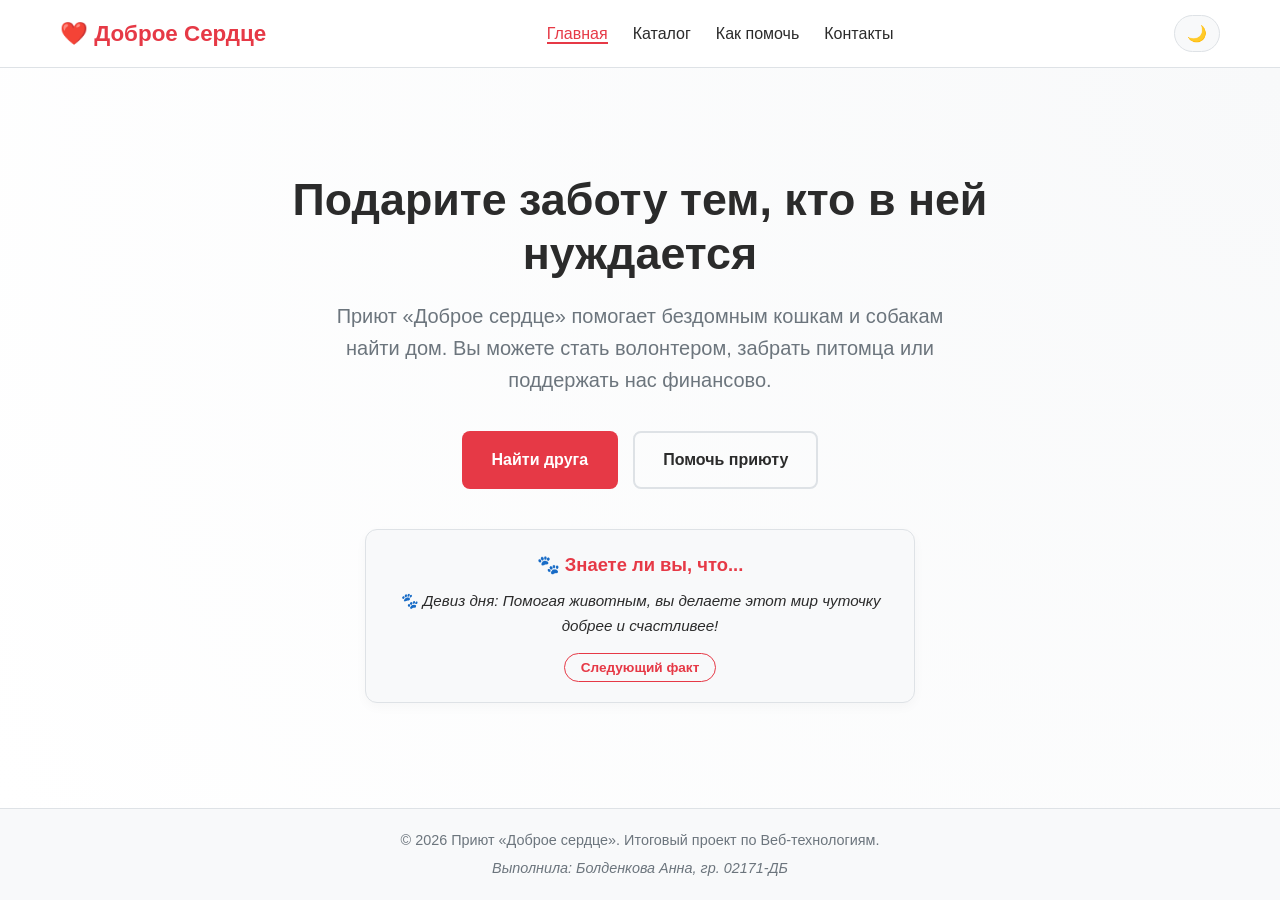
==== index.html @ 14a441f0 "Реализовала асинхронное JS-приложение на базе быстрого API FishText с обработкой живых сетевых данны" ====
<!DOCTYPE html>
<html lang="ru" data-theme="light">
<head>
    <meta charset="UTF-8">
    <meta name="viewport" content="width=device-width, initial-scale=1.0">
    <title>Приют для животных «Доброе сердце»</title>
    <link rel="stylesheet" href="css/style.css">
</head>
<body>

    <!-- Шапка сайта -->
    <header class="header">
        <div class="header__container">
            <div class="header__logo">
                <a href="index.html" class="header__logo-link">❤️ Доброе Сердце</a>
            </div>
            <nav class="header__nav">
                <ul class="header__menu">
                    <li class="header__menu-item">
                        <a href="index.html" class="header__menu-link header__menu-link--active">Главная</a>
                    </li>
                    <li class="header__menu-item">
                        <a href="catalog.html" class="header__menu-link">Каталог</a>
                    </li>
                    <li class="header__menu-item">
                        <a href="help.html" class="header__menu-link">Как помочь</a>
                    </li>
                    <li class="header__menu-item">
                        <a href="contacts.html" class="header__menu-link">Контакты</a>
                    </li>
                </ul>
            </nav>
            <div class="header__actions">
                <button class="header__theme-toggle" id="theme-btn" aria-label="Переключить тему">🌙</button>
            </div>
        </div>
    </header>

    <!-- Главный баннер с призывом к действию -->
    <main class="hero">
        <div class="hero__container">
            <div class="hero__content">
                <h1 class="hero__title">Подарите заботу тем, кто в ней нуждается</h1>
                <p class="hero__subtitle">Приют «Доброе сердце» помогает бездомным кошкам и собакам найти дом. Вы можете стать волонтером, забрать питомца или поддержать нас финансово.</p>
                
                <div class="hero__actions">
                    <a href="catalog.html" class="hero__btn hero__btn--primary">Найти друга</a>
                    <a href="help.html" class="hero__btn hero__btn--secondary">Помочь приюту</a>
                </div>

                <!-- Блок JS-Приложения №3: Асинхронные запросы -->
                <div class="hero__fact-box pet-fact">
                    <h3 class="pet-fact__title">🐾 Знаете ли вы, что...</h3>
                    <p class="pet-fact__text" id="fact-placeholder">Загрузка интересного факта...</p>
                    <button class="pet-fact__btn" id="next-fact-btn">Следующий факт</button>
                </div>

            </div>
        </div>
    </main>


    <!-- Подвал сайта -->
    <footer class="footer">
        <div class="footer__container">
            <p class="footer__copy">© 2026 Приют «Доброе сердце». Итоговый проект по Веб-технологиям.</p>
            <p class="footer__student">Выполнила: Болденкова Анна, гр. 02171-ДБ</p>
        </div>
    </footer>

    <script src="js/main.js"></script>
</body>
</html>
---- css/style.css ----
/* Настройки цветовых схем */
[data-theme="light"] {
    --bg-primary: #ffffff;
    --bg-secondary: #f8f9fa;
    --text-main: #2b2b2b;
    --text-muted: #6c757d;
    --accent-color: #e63946;
    --header-bg: #ffffff;
    --border-color: #dee2e6;
}

[data-theme="dark"] {
    --bg-primary: #121212;
    --bg-secondary: #1e1e1e;
    --text-main: #f5f5f5;
    --text-muted: #a0a0a0;
    --accent-color: #ff4d5a;
    --header-bg: #1e1e1e;
    --border-color: #333333;
}

/* Сброс базовых стилей */
* {
    box-sizing: border-box;
    margin: 0;
    padding: 0;
}

body {
    font-family: 'Segoe UI', Tahoma, Geneva, Verdana, sans-serif;
    background-color: var(--bg-primary);
    color: var(--text-main);
    line-height: 1.6;
    transition: background-color 0.3s ease, color 0.3s ease;
    display: flex;
    flex-direction: column;
    min-height: 100vh;
    overflow-x: hidden;
}

/* Стили шапки сайта */
.header {
    background-color: var(--header-bg);
    border-bottom: 1px solid var(--border-color);
    position: sticky;
    top: 0;
    z-index: 100;
}

.header__container {
    max-width: 1200px;
    margin: 0 auto;
    padding: 15px 20px;
    display: flex;
    justify-content: space-between;
    align-items: center;
}

.header__logo-link {
    font-size: 1.4rem;
    font-weight: bold;
    color: var(--accent-color);
    text-decoration: none;
}

.header__menu {
    display: flex;
    list-style: none;
    gap: 25px;
}

.header__menu-link {
    color: var(--text-main);
    text-decoration: none;
    font-weight: 500;
    transition: color 0.2s ease;
}

.header__menu-link:hover {
    color: var(--accent-color);
}

.header__menu-link--active {
    color: var(--accent-color);
    border-bottom: 2px solid var(--accent-color);
}

.header__theme-toggle {
    background: none;
    border: 1px solid var(--border-color);
    padding: 8px 12px;
    cursor: pointer;
    border-radius: 20px;
    font-size: 1rem;
    background-color: var(--bg-secondary);
    transition: transform 0.2s ease;
}

.header__theme-toggle:hover {
    transform: scale(1.05);
}

/* Секция главного баннера */
.hero {
    flex: 1;
    display: flex;
    align-items: center;
    justify-content: center;
    text-align: center;
    padding: 60px 20px;
    background: radial-gradient(circle at top right, var(--bg-secondary) 0%, var(--bg-primary) 100%);
}

.hero__container {
    max-width: 800px;
    margin: 0 auto;
}

.hero__title {
    font-size: 2.8rem;
    line-height: 1.2;
    margin-bottom: 20px;
    font-weight: 800;
}

.hero__subtitle {
    color: var(--text-muted);
    font-size: 1.25rem;
    margin-bottom: 35px;
    max-width: 650px;
    margin-left: auto;
    margin-right: auto;
}

.hero__actions {
    display: flex;
    gap: 15px;
    justify-content: center;
    flex-wrap: wrap;
}

/* Кнопки призыва к действию */
.hero__btn {
    display: inline-block;
    padding: 14px 28px;
    font-weight: 600;
    text-decoration: none;
    border-radius: 8px;
    font-size: 1rem;
    transition: background-color 0.2s ease, color 0.2s ease, border-color 0.2s ease;
    border: 2px solid transparent;
}

.hero__btn--primary {
    background-color: var(--accent-color);
    color: #ffffff;
}

.hero__btn--primary:hover {
    background-color: var(--text-main);
    color: var(--bg-primary);
}

.hero__btn--secondary {
    background-color: transparent;
    border-color: var(--border-color);
    color: var(--text-main);
}

.hero__btn--secondary:hover {
    border-color: var(--accent-color);
    color: var(--accent-color);
}

/* Стили подвала сайта */
.footer {
    background-color: var(--bg-secondary);
    border-top: 1px solid var(--border-color);
    padding: 20px;
    text-align: center;
    font-size: 0.9rem;
    color: var(--text-muted);
    width: 100%;
}

.footer__student {
    margin-top: 5px;
    font-style: italic;
}

/* Адаптивные стили для мобильных экранов */
@media (max-width: 576px) {
    .header__container {
        padding: 10px 15px;
    }

    .header__menu {
        gap: 15px;
    }

    .header__logo-link {
        font-size: 1.1rem;
    }

    .hero__title {
        font-size: 2rem;
    }

    .hero__subtitle {
        font-size: 1.05rem;
    }

    .hero__actions {
        flex-direction: column;
        width: 100%;
    }

    .hero__btn {
        width: 100%;
    }
}
/* Стили для страницы каталога */
.catalog-section {
    flex: 1;
    padding: 50px 20px;
    background-color: var(--bg-primary);
}

.catalog-section__container {
    max-width: 1200px;
    margin: 0 auto;
    text-align: center;
}

.catalog-section__title {
    font-size: 2.5rem;
    margin-bottom: 10px;
}

.catalog-section__subtitle {
    color: var(--text-muted);
    margin-bottom: 40px;
}

/* Кнопки управления фильтрами */
.filter-controls {
    display: flex;
    justify-content: center;
    gap: 15px;
    margin-bottom: 40px;
}

.filter-controls__btn {
    background-color: var(--bg-secondary);
    border: 1px solid var(--border-color);
    color: var(--text-main);
    padding: 10px 25px;
    font-size: 1rem;
    font-weight: 600;
    cursor: pointer;
    border-radius: 30px;
    transition: all 0.2s ease;
}

.filter-controls__btn:hover {
    border-color: var(--accent-color);
    color: var(--accent-color);
}

.filter-controls__btn--active {
    background-color: var(--accent-color);
    border-color: var(--accent-color);
    color: #ffffff;
}

.filter-controls__btn--active:hover {
    color: #ffffff;
}

/* Сетка карточек на CSS Grid (по ТЗ) */
.catalog-grid {
    display: grid;
    grid-template-columns: repeat(auto-fill, minmax(280px, 1fr));
    gap: 30px;
    padding: 10px 0;
}

/* Стили карточки питомца */
.pet-card__image {
    width: 100%;
    height: 100%;
    object-fit: cover;
    object-position: center 30%;
    transition: transform 0.3s ease;
}

.pet-card:hover {
    transform: translateY(-5px); /* Плавный подъем карточки при наведении */
    box-shadow: 0 10px 20px rgba(0, 0, 0, 0.08);
}

.pet-card__photo-box {
    width: 100%;
    height: 220px;
    overflow: hidden;
}

.pet-card__image {
    width: 100%;
    height: 100%;
    object-fit: cover; /* Картинка заполняет блок без искажений */
    transition: transform 0.3s ease;
}

.pet-card:hover .pet-card__image {
    transform: scale(1.03);
}

.pet-card__details {
    padding: 20px;
}

.pet-card__title {
    font-size: 1.3rem;
    margin-bottom: 5px;
}

.pet-card__type-tag {
    display: inline-block;
    font-size: 0.85rem;
    color: var(--accent-color);
    font-weight: 600;
    margin-bottom: 12px;
    background-color: rgba(230, 57, 70, 0.1);
    padding: 2px 10px;
    border-radius: 4px;
}

/* Переключаем цвет тега для темной темы */
[data-theme="dark"] .pet-card__type-tag {
    background-color: rgba(255, 77, 90, 0.15);
}

.pet-card__text {
    font-size: 0.95rem;
    color: var(--text-muted);
}

/* Адаптивные правки для мобильных кнопок */
@media (max-width: 480px) {
    .filter-controls {
        flex-direction: column;
        gap: 10px;
    }
    .filter-controls__btn {
        width: 100%;
    }
}

/* Раздел «Как помочь» */
.help-section {
    flex: 1;
    padding: 50px 20px;
    background-color: var(--bg-primary);
}

.help-section__container {
    max-width: 1200px;
    margin: 0 auto;
    text-align: center;
}

.help-section__title {
    font-size: 2.5rem;
    margin-bottom: 10px;
}

.help-section__subtitle {
    color: var(--text-muted);
    margin-bottom: 40px;
}

.help-grid {
    display: grid;
    grid-template-columns: repeat(auto-fit, minmax(320px, 1fr));
    gap: 30px;
    text-align: left;
}

.help-card {
    background-color: var(--bg-secondary);
    border: 1px solid var(--border-color);
    border-radius: 12px;
    padding: 30px;
    transition: box-shadow 0.3s ease;
}

.help-card:hover {
    box-shadow: 0 8px 16px rgba(0, 0, 0, 0.05);
}

.help-card__title {
    font-size: 1.5rem;
    color: var(--accent-color);
    margin-bottom: 15px;
}

.help-card__text {
    color: var(--text-main);
    margin-bottom: 20px;
    font-size: 1rem;
}

.help-card__details {
    background-color: var(--bg-primary);
    border: 1px solid var(--border-color);
    border-radius: 8px;
    padding: 15px;
}

.help-card__item {
    font-size: 0.95rem;
    margin-bottom: 8px;
    color: var(--text-main);
}

.help-card__item:last-child {
    margin-bottom: 0;
}

.help-card__list {
    list-style-position: inside;
    color: var(--text-main);
}

.help-card__list-item {
    margin-bottom: 10px;
    font-size: 0.95rem;
}

.help-card__list-item::marker {
    color: var(--accent-color);
}

/* Раздел «Контакты» */
.contacts-section {
    flex: 1;
    padding: 50px 20px;
    background-color: var(--bg-primary);
}

.contacts-section__container {
    max-width: 1200px;
    margin: 0 auto;
    text-align: center;
}

.contacts-section__title {
    font-size: 2.5rem;
    margin-bottom: 10px;
}

.contacts-section__subtitle {
    color: var(--text-muted);
    margin-bottom: 40px;
}

.contacts-grid {
    display: grid;
    grid-template-columns: repeat(auto-fit, minmax(320px, 1fr));
    gap: 40px;
    text-align: left;
}

.contacts-info {
    background-color: var(--bg-secondary);
    border: 1px solid var(--border-color);
    border-radius: 12px;
    padding: 30px;
    display: flex;
    flex-direction: column;
    gap: 15px;
}

.contacts-info__title {
    font-size: 1.5rem;
    color: var(--text-main);
    margin-bottom: 10px;
}

.contacts-info__text {
    font-size: 1.05rem;
    color: var(--text-main);
}

.applications-panel {
    margin-top: 20px;
    border-top: 1px dashed var(--border-color);
    padding-top: 20px;
}

.applications-panel__title {
    font-size: 1.2rem;
    margin-bottom: 15px;
    color: var(--accent-color);
}

.booking-form {
    background-color: var(--bg-secondary);
    border: 1px solid var(--border-color);
    border-radius: 12px;
    padding: 30px;
    display: flex;
    flex-direction: column;
    gap: 20px;
}

.booking-form__title {
    font-size: 1.5rem;
    color: var(--text-main);
}

.booking-form__subtitle {
    font-size: 0.95rem;
    color: var(--text-muted);
    margin-top: -15px;
}

.booking-form__field {
    display: flex;
    flex-direction: column;
    gap: 8px;
}

.booking-form__label {
    font-size: 0.9rem;
    font-weight: 600;
    color: var(--text-main);
}

.booking-form__input {
    padding: 12px;
    border: 1px solid var(--border-color);
    background-color: var(--bg-primary);
    color: var(--text-main);
    border-radius: 6px;
    font-size: 1rem;
    font-family: inherit;
    transition: border-color 0.2s ease;
}

.booking-form__input:focus {
    outline: none;
    border-color: var(--accent-color);
}

.booking-form__btn {
    background-color: var(--accent-color);
    color: #ffffff;
    border: none;
    padding: 14px;
    font-size: 1rem;
    font-weight: 600;
    border-radius: 6px;
    cursor: pointer;
    transition: background-color 0.2s ease;
    margin-top: 10px;
}

.booking-form__btn:hover {
    background-color: var(--text-main);
}

/* Блок асинхронного JS-приложения (Интересные факты) */
.pet-fact {
    margin-top: 40px;
    background-color: var(--bg-secondary);
    border: 1px solid var(--border-color);
    padding: 20px;
    border-radius: 12px;
    text-align: center;
    max-width: 550px;
    margin-left: auto;
    margin-right: auto;
    box-shadow: 0 4px 12px rgba(0, 0, 0, 0.03);
}

.pet-fact__title {
    font-size: 1.15rem;
    color: var(--accent-color);
    margin-bottom: 10px;
    font-weight: 700;
}

.pet-fact__text {
    font-size: 0.95rem;
    color: var(--text-main);
    margin-bottom: 15px;
    font-style: italic;
    min-height: 45px;
}

.pet-fact__btn {
    background-color: transparent;
    border: 1px solid var(--accent-color);
    color: var(--accent-color);
    padding: 6px 16px;
    font-size: 0.85rem;
    font-weight: 600;
    border-radius: 20px;
    cursor: pointer;
    transition: all 0.2s ease;
}

.pet-fact__btn:hover {
    background-color: var(--accent-color);
    color: #ffffff;
}
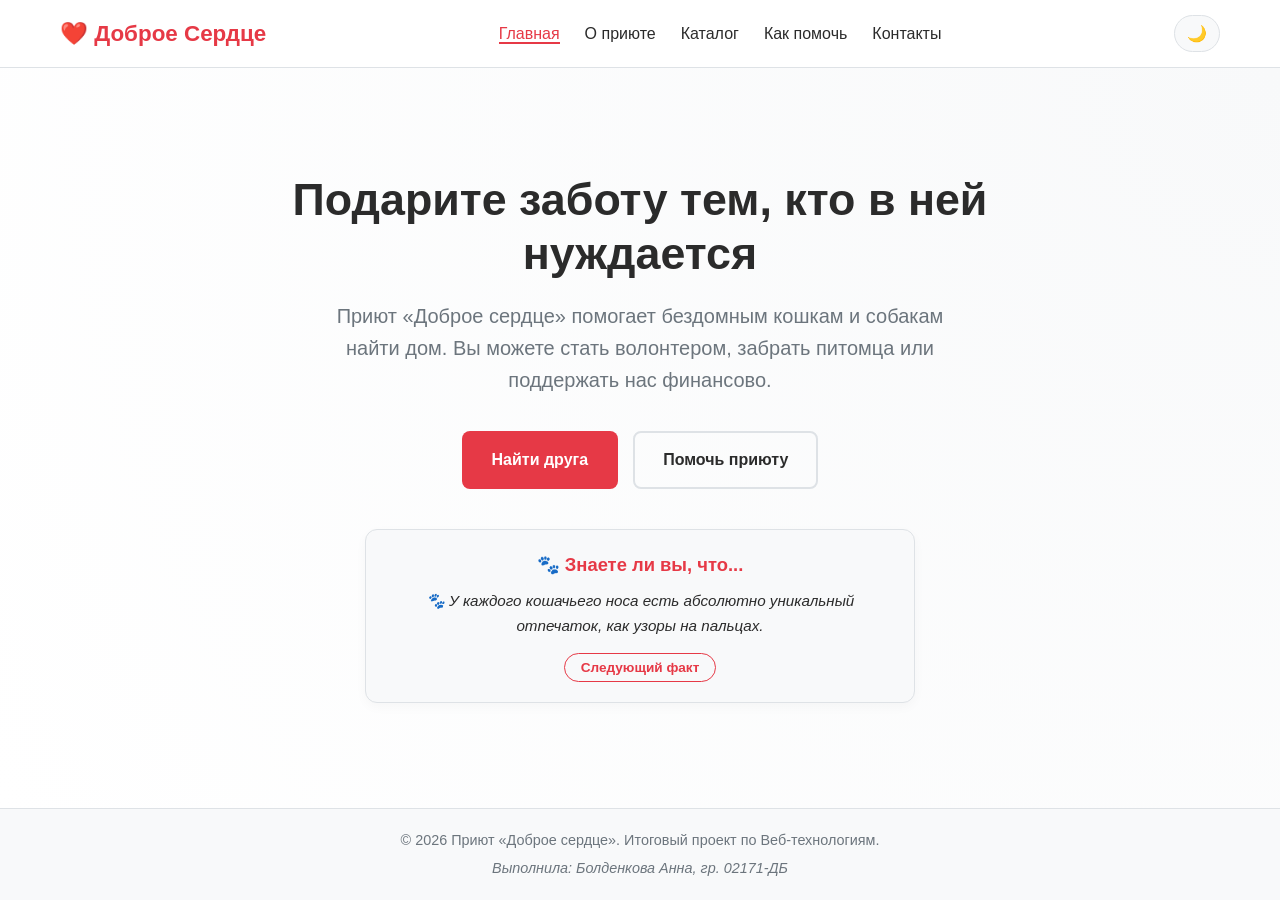
==== commit 1278a80e: "feat: добавила 5-ю страницу О приюте, исправила адаптивность шапки и реализовала темы и фильтрацию к" ====
--- a/index.html
+++ b/index.html
@@ -16,18 +16,11 @@
             </div>
             <nav class="header__nav">
                 <ul class="header__menu">
-                    <li class="header__menu-item">
-                        <a href="index.html" class="header__menu-link header__menu-link--active">Главная</a>
-                    </li>
-                    <li class="header__menu-item">
-                        <a href="catalog.html" class="header__menu-link">Каталог</a>
-                    </li>
-                    <li class="header__menu-item">
-                        <a href="help.html" class="header__menu-link">Как помочь</a>
-                    </li>
-                    <li class="header__menu-item">
-                        <a href="contacts.html" class="header__menu-link">Контакты</a>
-                    </li>
+                    <li class="header__menu-item"><a href="index.html" class="header__menu-link header__menu-link--active">Главная</a></li>
+                    <li class="header__menu-item"><a href="about.html" class="header__menu-link">О приюте</a></li>
+                    <li class="header__menu-item"><a href="catalog.html" class="header__menu-link">Каталог</a></li>
+                    <li class="header__menu-item"><a href="help.html" class="header__menu-link">Как помочь</a></li>
+                    <li class="header__menu-item"><a href="contacts.html" class="header__menu-link">Контакты</a></li>
                 </ul>
             </nav>
             <div class="header__actions">
--- a/css/style.css
+++ b/css/style.css
@@ -346,13 +346,44 @@
     color: var(--text-muted);
 }
 
-/* Адаптивные правки для мобильных кнопок */
-@media (max-width: 480px) {
-    .filter-controls {
+/* Адаптивные стили для мобильных экранов */
+@media (max-width: 576px) {
+    .header__container {
+        padding: 10px 15px;
         flex-direction: column;
-        gap: 10px;
-    }
-    .filter-controls__btn {
+        gap: 12px;
+    }
+
+    .header__menu {
+        display: flex;
+        flex-wrap: wrap;
+        justify-content: center;
+        gap: 10px 15px;
+        padding: 0;
+    }
+
+    .header__menu-link {
+        font-size: 0.95rem; 
+    }
+
+    .header__logo-link {
+        font-size: 1.2rem;
+    }
+
+    .hero__title {
+        font-size: 2rem;
+    }
+
+    .hero__subtitle {
+        font-size: 1.05rem;
+    }
+
+    .hero__actions {
+        flex-direction: column;
+        width: 100%;
+    }
+
+    .hero__btn {
         width: 100%;
     }
 }
@@ -615,4 +646,84 @@
 .pet-fact__btn:hover {
     background-color: var(--accent-color);
     color: #ffffff;
+}
+
+/* Стили для страницы О приюте */
+.about-section {
+    flex: 1;
+    padding: 50px 20px;
+    background-color: var(--bg-primary);
+}
+
+.about-section__container {
+    max-width: 1200px;
+    margin: 0 auto;
+    text-align: center;
+}
+
+.about-section__title {
+    font-size: 2.5rem;
+    margin-bottom: 10px;
+}
+
+.about-section__subtitle {
+    color: var(--text-muted);
+    margin-bottom: 40px;
+}
+
+.about-grid {
+    display: grid;
+    grid-template-columns: repeat(auto-fit, minmax(320px, 1fr));
+    gap: 30px;
+    text-align: left;
+}
+
+.about-card {
+    background-color: var(--bg-secondary);
+    border: 1px solid var(--border-color);
+    border-radius: 12px;
+    padding: 30px;
+    transition: box-shadow 0.3s ease;
+}
+
+.about-card:hover {
+    box-shadow: 0 8px 16px rgba(0, 0, 0, 0.05);
+}
+
+.about-card__title {
+    font-size: 1.5rem;
+    color: var(--accent-color);
+    margin-bottom: 15px;
+}
+
+.about-card__text {
+    color: var(--text-main);
+    font-size: 1rem;
+    line-height: 1.7;
+}
+
+.about-card__list {
+    list-style-position: inside;
+    margin-top: 15px;
+    color: var(--text-main);
+}
+
+.about-card__item {
+    margin-bottom: 10px;
+    font-size: 0.95rem;
+}
+
+.about-card__item::marker {
+    color: var(--accent-color);
+}
+
+.pet-card {
+    display: flex;
+    flex-direction: column;
+    background-color: var(--bg-secondary);
+    border: 1px solid var(--border-color);
+    border-radius: 12px;
+    overflow: hidden;
+    text-align: left;
+    transition: transform 0.3s ease, box-shadow 0.3s ease;
 }
